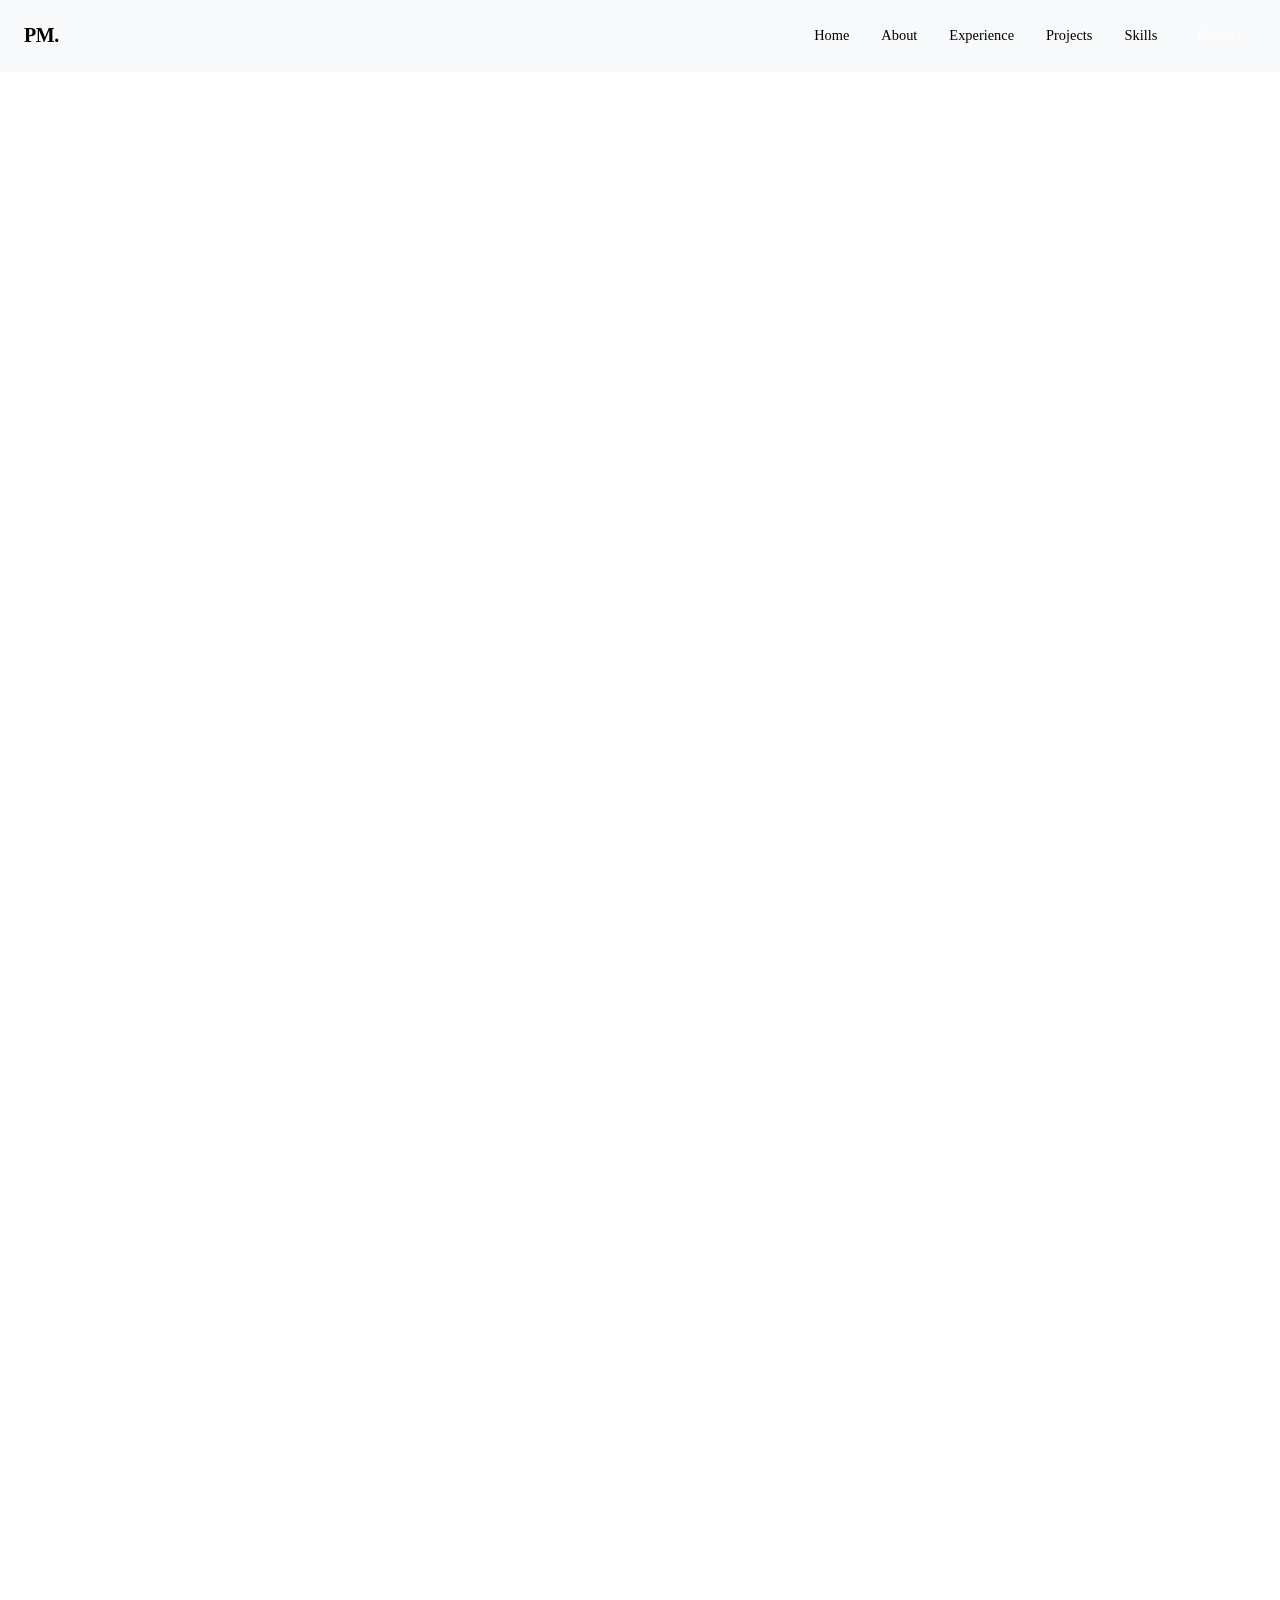
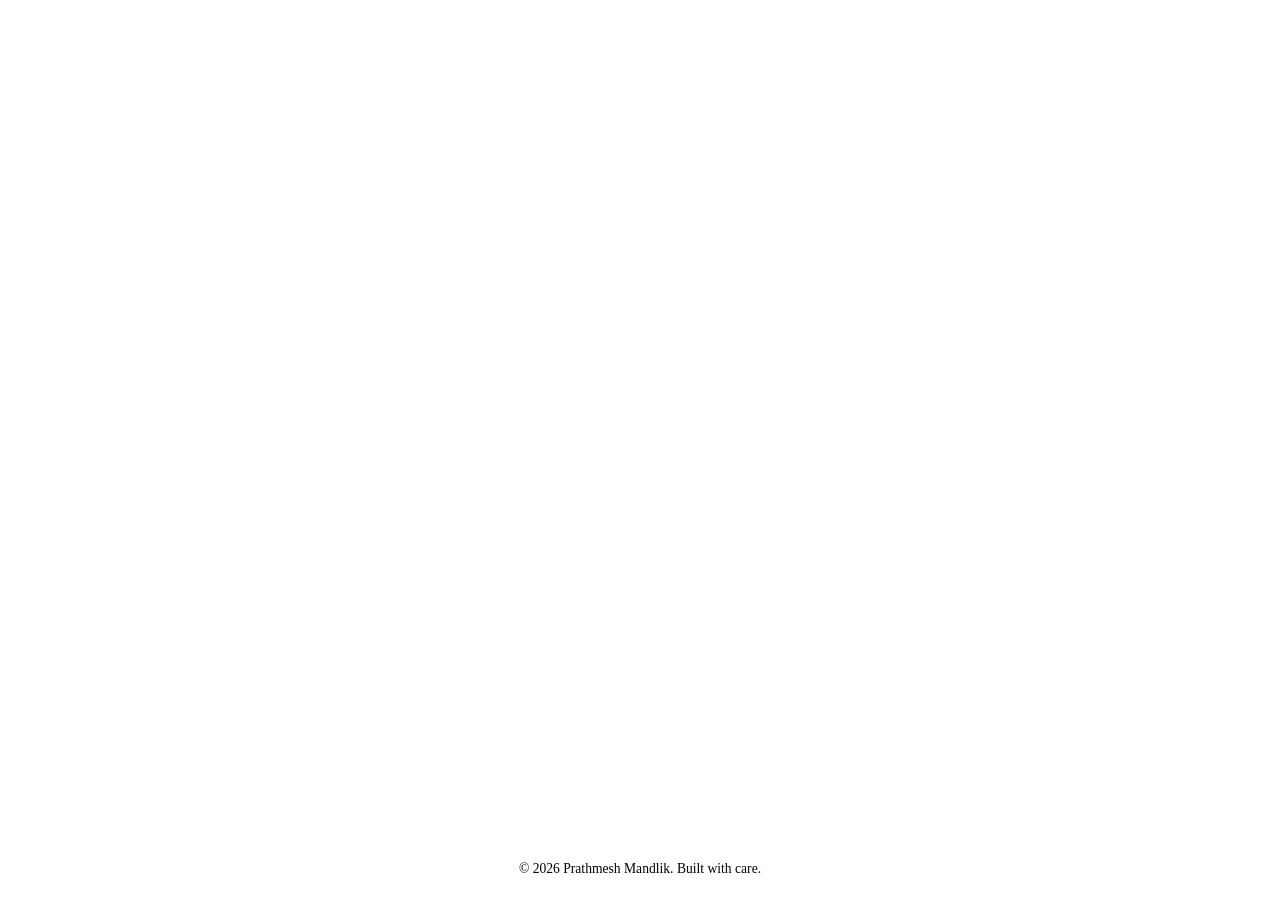
==== index.html @ 60170588 "Rename prath.html to index.html" ====
<!DOCTYPE html>
<html lang="en">
<head>
  <meta charset="UTF-8">
  <meta name="viewport" content="width=device-width, initial-scale=1.0">
  <title>Prathmesh Mandlik — Data Analyst</title>
  <link rel="preconnect" href="https://fonts.googleapis.com">
  <link rel="preconnect" href="https://fonts.gstatic.com" crossorigin>
  <link href="https://fonts.googleapis.com/css2?family=DM+Sans:ital,opsz,wght@0,9..40,400;0,9..40,500;0,9..40,600;0,9..40,700;1,9..40,400&family=JetBrains+Mono:wght@400;500;600&display=swap" rel="stylesheet">
  <link rel="stylesheet" href="prath.css">
</head>
<body>
  <!-- Scroll progress bar -->
  <div class="scroll-progress" id="scrollProgress"></div>

  <header class="header" id="header">
    <div class="header-inner">
      <a href="#home" class="logo">PM<span>.</span></a>
      <button class="menu-btn" id="menuBtn" aria-label="Menu" aria-expanded="false">
        <span></span><span></span>
      </button>
      <nav class="nav" id="nav">
        <a href="#home" data-section="home">Home</a>
        <a href="#about" data-section="about">About</a>
        <a href="#experience" data-section="experience">Experience</a>
        <a href="#projects" data-section="projects">Projects</a>
        <a href="#skills" data-section="skills">Skills</a>
        <a href="#contact" data-section="contact" class="nav-cta">Contact</a>
      </nav>
    </div>
  </header>

  <!-- HERO -->
  <section id="home" class="hero">
    <div class="hero-content">
      <p class="eyebrow reveal">Data Analyst · Pune</p>
      <h1 class="reveal">Prathmesh<br>Mandlik</h1>
      <p class="hero-lead reveal">
        Electronics &amp; Telecommunication graduate turning complex datasets into clear decisions.
        2+ years analyzing high-stakes performance data — now focused on SQL, Power BI, and business intelligence.
      </p>
      <div class="hero-btns reveal">
        <a href="#projects" class="btn primary">View Projects</a>
        <a href="#contact" class="btn ghost">Get in Touch</a>
      </div>
      <div class="hero-meta reveal">
        <div>
          <span class="meta-label">Location</span>
          <span class="meta-value">Pune, Maharashtra</span>
        </div>
        <div>
          <span class="meta-label">Status</span>
          <span class="meta-value status-dot">Open to opportunities</span>
        </div>
        <div>
          <span class="meta-label">Focus</span>
          <span class="meta-value">Data Analysis · BI</span>
        </div>
      </div>
    </div>
    <div class="hero-visual" aria-hidden="true">
      <div class="stat-card reveal" data-delay="0">
        <span class="stat-num" data-target="2" data-suffix="+">0</span>
        <span class="stat-label">Years Experience</span>
      </div>
      <div class="stat-card reveal" data-delay="100">
        <span class="stat-num" data-target="8.63" data-decimals="2">0</span>
        <span class="stat-label">CGPA (B.E.)</span>
      </div>
      <div class="stat-card accent reveal" data-delay="200">
        <span class="stat-num" data-target="100" data-suffix="%">0</span>
        <span class="stat-label">Precision Focus</span>
      </div>
    </div>
  </section>

  <!-- ABOUT -->
  <section id="about" class="section">
    <div class="section-head">
      <p class="eyebrow reveal">About</p>
      <h2 class="reveal">From signals to insights</h2>
    </div>
    <div class="about-grid">
      <div class="about-text reveal">
        <p>
          I started in Electronics &amp; Telecommunication Engineering, learning to chase signals until the root cause was clear.
          That same curiosity now drives my work with data — cleaning messy datasets, modeling relationships, and turning numbers into decisions that matter.
        </p>
        <p>
          Currently an Analyst at HUDL India, I handle large performance datasets and media assets under tight deadlines.
          I'm actively building depth in Power BI, advanced SQL, and statistical analysis to move fully into data analytics roles.
        </p>
      </div>
      <div class="about-cards">
        <div class="info-card reveal">
          <h3>Education</h3>
          <ul>
            <li>
              <strong>B.E. Electronics &amp; Telecommunication</strong>
              <span>SVCET, Pune · 2022 · CGPA 8.63</span>
            </li>
            <li>
              <strong>Diploma in E&amp;TC</strong>
              <span>AVPOLY, Sangamner · 2019 · 64%</span>
            </li>
          </ul>
        </div>
        <div class="info-card reveal">
          <h3>Soft Strengths</h3>
          <ul class="tags">
            <li>Critical Thinking</li>
            <li>Root Cause Analysis</li>
            <li>Cross-team Collaboration</li>
            <li>Adaptability &amp; Upskilling</li>
          </ul>
        </div>
      </div>
    </div>
  </section>

  <!-- EXPERIENCE -->
  <section id="experience" class="section muted">
    <div class="section-head">
      <p class="eyebrow reveal">Experience</p>
      <h2 class="reveal">Where I've applied the skills</h2>
    </div>
    <article class="exp-card reveal">
      <div class="exp-header">
        <div>
          <h3>Analyst</h3>
          <p class="company">HUDL India Pvt Ltd · Pune</p>
        </div>
        <span class="exp-date">Jun 2023 – Present</span>
      </div>
      <ul class="exp-points">
        <li>
          <strong>Data Interpretation &amp; Analysis</strong> —
          Managed and analyzed large, complex performance datasets and high-definition media assets, maintaining 100% technical precision.
        </li>
        <li>
          <strong>Performance Optimization</strong> —
          Identified business trends and workflow patterns through targeted data modeling to drive team strategy and process improvements.
        </li>
        <li>
          <strong>Technical Reporting</strong> —
          Built detailed visual reports and documentation that translated complex data points for executive stakeholders.
        </li>
        <li>
          <strong>Quality Assurance</strong> —
          Oversaw data pipelines and extensive datasets to ensure zero-error product delivery under strict deadlines.
        </li>
      </ul>
    </article>
  </section>

  <!-- PROJECTS -->
  <section id="projects" class="section">
    <div class="section-head">
      <p class="eyebrow reveal">Projects</p>
      <h2 class="reveal">Selected work</h2>
    </div>
    <div class="project-grid">
      <article class="project reveal">
        <div class="project-top">
          <span class="project-tag">Power BI · SQL · Excel</span>
          <span class="project-type">Academic / Practical</span>
        </div>
        <h3>Sales &amp; Performance Business Dashboard</h3>
        <p>
          End-to-end interactive dashboard that turns raw transactional data into clear monthly sales views,
          dynamic performance metrics, and operational patterns for faster decision-making.
        </p>
        <ul>
          <li>Extracted, cleaned, and structured datasets with complex SQL (JOINs, GROUP BY)</li>
          <li>Built interactive Power BI visuals for sales trends and KPIs</li>
          <li>Delivered simplified visual reports from complex statistical data</li>
        </ul>
      </article>
      <article class="project placeholder reveal">
        <div class="project-top">
          <span class="project-tag">Coming next</span>
        </div>
        <h3>More data projects in progress</h3>
        <p>
          Currently expanding the portfolio with additional Power BI case studies and SQL-focused analyses.
          Check back soon or reach out if you'd like to discuss ongoing work.
        </p>
      </article>
    </div>
  </section>

  <!-- SKILLS -->
  <section id="skills" class="section muted">
    <div class="section-head">
      <p class="eyebrow reveal">Toolkit</p>
      <h2 class="reveal">What I work with</h2>
    </div>
    <div class="skills-wrap">
      <div class="skill-group reveal">
        <h3>Data Visualization</h3>
        <div class="chips">
          <span>Power BI</span>
          <span>Microsoft Excel</span>
          <span>Pivot Tables</span>
          <span>VLOOKUP</span>
          <span>Advanced Formulas</span>
          <span>Technical Reporting</span>
        </div>
      </div>
      <div class="skill-group reveal">
        <h3>Database &amp; Analysis</h3>
        <div class="chips">
          <span>SQL (Querying, Joins, Group By)</span>
          <span>Data Modeling</span>
          <span>Root Cause Analysis</span>
          <span>Statistical Analysis</span>
          <span>Data Interpretation</span>
        </div>
      </div>
      <div class="skill-group reveal">
        <h3>Tools &amp; Platforms</h3>
        <div class="chips">
          <span>ServiceNow</span>
          <span>Jira</span>
          <span>Active Directory</span>
          <span>Windows / macOS / Linux</span>
        </div>
      </div>
      <div class="skill-group reveal">
        <h3>Hardware &amp; Networking</h3>
        <div class="chips">
          <span>Desktop/Laptop Troubleshooting</span>
          <span>TCP/IP</span>
          <span>DNS · DHCP</span>
          <span>VPN Configuration</span>
        </div>
      </div>
    </div>
  </section>

  <!-- CONTACT -->
  <section id="contact" class="section contact-section">
    <div class="section-head">
      <p class="eyebrow reveal">Contact</p>
      <h2 class="reveal">Let's connect</h2>
      <p class="section-desc reveal">Open to data analyst roles, freelance projects, or a quick chat about BI and analytics.</p>
    </div>
    <div class="contact-grid">
      <div class="contact-info reveal">
        <a href="mailto:prathmandlik@gmail.com" class="contact-item">
          <span class="ci-label">Email</span>
          <span class="ci-value">prathmandlik@gmail.com</span>
        </a>
        <a href="tel:+919730652007" class="contact-item">
          <span class="ci-label">Phone</span>
          <span class="ci-value">+91 9730652007</span>
        </a>
        <a href="https://linkedin.com/in/prathmesh-mandlik" target="_blank" rel="noopener" class="contact-item">
          <span class="ci-label">LinkedIn</span>
          <span class="ci-value">linkedin.com/in/prathmesh-mandlik</span>
        </a>
        <div class="contact-item">
          <span class="ci-label">Location</span>
          <span class="ci-value">Pune, Maharashtra</span>
        </div>
      </div>
      <form class="contact-form reveal" id="contactForm" novalidate>
        <div class="field">
          <label for="name">Name</label>
          <input type="text" id="name" name="name" placeholder="Your name" required>
          <span class="error" data-for="name"></span>
        </div>
        <div class="field">
          <label for="email">Email</label>
          <input type="email" id="email" name="email" placeholder="you@example.com" required>
          <span class="error" data-for="email"></span>
        </div>
        <div class="field">
          <label for="message">Message</label>
          <textarea id="message" name="message" rows="4" placeholder="What would you like to talk about?" required></textarea>
          <span class="error" data-for="message"></span>
        </div>
        <button type="submit" class="btn primary full">Send Message</button>
        <p class="form-status" id="formStatus"></p>
      </form>
    </div>
  </section>

  <footer class="footer">
    <p>© 2026 Prathmesh Mandlik. Built with care.</p>
  </footer>

  <button class="to-top" id="toTop" aria-label="Back to top">↑</button>

  <script src="script.js"></script>
</body>
</html>
---- prath.css ----
: root {
  --bg: #f7f8fa;
  --bg-card: #ffffff;
  --bg-muted: #eef1f6;
  --ink: #0f172a;
  --ink-soft: #334155;
  --muted: #64748b;
  --border: #e2e8f0;
  --accent: #0d9488;
  --accent-dark: #0f766e;
  --accent-soft: rgba(13, 148, 136, 0.1);
  --accent-glow: rgba(13, 148, 136, 0.18);
  --radius: 12px;
  --radius-sm: 8px;
  --shadow: 0 4px 24px rgba(15, 23, 42, 0.06);
  --shadow-hover: 0 12px 32px rgba(15, 23, 42, 0.1);
  --font: 'DM Sans', system-ui, sans-serif;
  --mono: 'JetBrains Mono', ui-monospace, monospace;
  --max: 1080px;
}

*, *::before, *::after { box-sizing: border-box; margin: 0; padding: 0; }

html { scroll-behavior: smooth; }
@media (prefers-reduced-motion: reduce) {
  html { scroll-behavior: auto; }
  .reveal { opacity: 1 !important; transform: none !important; transition: none !important; }
  * { animation: none !important; }
}

body {
  font-family: var(--font);
  background: var(--bg);
  color: var(--ink);
  line-height: 1.65;
  -webkit-font-smoothing: antialiased;
}

a { color: inherit; text-decoration: none; }
img { max-width: 100%; display: block; }
ul { list-style: none; }

/* ---------- Scroll Progress Bar ---------- */
.scroll-progress {
  position: fixed;
  top: 0;
  left: 0;
  height: 3px;
  width: 0%;
  background: linear-gradient(90deg, var(--accent), #2dd4bf);
  z-index: 200;
  transition: width 0.1s linear;
}

/* ---------- Header ---------- */
.header {
  position: sticky;
  top: 0;
  z-index: 100;
  background: rgba(247, 248, 250, 0.85);
  backdrop-filter: blur(12px);
  border-bottom: 1px solid var(--border);
  transition: box-shadow 0.3s;
}
.header.scrolled {
  box-shadow: 0 4px 20px rgba(15, 23, 42, 0.06);
}

.header-inner {
  max-width: var(--max);
  margin: 0 auto;
  padding: 16px 24px;
  display: flex;
  align-items: center;
  justify-content: space-between;
}

.logo {
  font-family: var(--mono);
  font-weight: 600;
  font-size: 1.25rem;
  letter-spacing: -0.02em;
  transition: transform 0.2s;
}
.logo:hover { transform: scale(1.05); }
.logo span { color: var(--accent); }

.nav {
  display: flex;
  align-items: center;
  gap: 4px;
}

.nav a {
  font-size: 0.9rem;
  font-weight: 500;
  color: var(--muted);
  padding: 8px 14px;
  border-radius: 999px;
  transition: color 0.2s, background 0.2s, transform 0.15s;
}
.nav a:hover {
  color: var(--ink);
  background: var(--bg-muted);
}
.nav a.active {
  color: var(--accent);
  background: var(--accent-soft);
}
.nav a.nav-cta {
  background: var(--accent);
  color: #fff;
  margin-left: 8px;
}
.nav a.nav-cta:hover,
.nav a.nav-cta.active {
  background: var(--accent-dark);
  color: #fff;
}

.menu-btn {
  display: none;
  flex-direction: column;
  gap: 6px;
  background: none;
  border: 1px solid var(--border);
  border-radius: var(--radius-sm);
  padding: 10px;
  cursor: pointer;
}
.menu-btn span {
  width: 20px;
  height: 2px;
  background: var(--ink);
  display: block;
  transition: transform 0.25s, opacity 0.25s;
}
.menu-btn[aria-expanded="true"] span:first-child {
  transform: translateY(4px) rotate(45deg);
}
.menu-btn[aria-expanded="true"] span:last-child {
  transform: translateY(-4px) rotate(-45deg);
}

/* ---------- Reveal Animation ---------- */
.reveal {
  opacity: 0;
  transform: translateY(28px);
  transition: opacity 0.65s ease, transform 0.65s ease;
}
.reveal.in-view {
  opacity: 1;
  transform: translateY(0);
}

/* ---------- Hero ---------- */
.hero {
  max-width: var(--max);
  margin: 0 auto;
  padding: 80px 24px 100px;
  display: grid;
  grid-template-columns: 1.3fr 0.9fr;
  gap: 48px;
  align-items: center;
}

.eyebrow {
  font-family: var(--mono);
  font-size: 0.8rem;
  font-weight: 500;
  color: var(--accent);
  letter-spacing: 0.04em;
  text-transform: uppercase;
  margin-bottom: 12px;
}

.hero h1 {
  font-size: clamp(2.6rem, 6vw, 3.8rem);
  font-weight: 700;
  line-height: 1.1;
  letter-spacing: -0.03em;
  margin-bottom: 20px;
}

.hero-lead {
  font-size: 1.1rem;
  color: var(--ink-soft);
  max-width: 48ch;
  margin-bottom: 28px;
}

.hero-btns {
  display: flex;
  flex-wrap: wrap;
  gap: 12px;
  margin-bottom: 40px;
}

.btn {
  display: inline-flex;
  align-items: center;
  justify-content: center;
  font-family: var(--font);
  font-size: 0.95rem;
  font-weight: 600;
  padding: 12px 24px;
  border-radius: 999px;
  border: 2px solid transparent;
  cursor: pointer;
  transition: background 0.2s, color 0.2s, border-color 0.2s, transform 0.2s, box-shadow 0.2s;
}
.btn:active { transform: translateY(1px); }
.btn.primary {
  background: var(--accent);
  color: #fff;
}
.btn.primary:hover {
  background: var(--accent-dark);
  transform: translateY(-2px);
  box-shadow: 0 8px 20px rgba(13, 148, 136, 0.3);
}
.btn.ghost {
  background: transparent;
  border-color: var(--border);
  color: var(--ink);
}
.btn.ghost:hover {
  border-color: var(--accent);
  color: var(--accent);
  transform: translateY(-2px);
}
.btn.full { width: 100%; }

.hero-meta {
  display: flex;
  flex-wrap: wrap;
  gap: 28px;
  padding-top: 24px;
  border-top: 1px solid var(--border);
}
.meta-label {
  display: block;
  font-size: 0.75rem;
  font-family: var(--mono);
  color: var(--muted);
  margin-bottom: 2px;
}
.meta-value {
  font-weight: 600;
  font-size: 0.95rem;
}
.status-dot::before {
  content: '';
  display: inline-block;
  width: 8px;
  height: 8px;
  background: #22c55e;
  border-radius: 50%;
  margin-right: 6px;
  vertical-align: middle;
  animation: pulse 2s ease-in-out infinite;
}
@keyframes pulse {
  0%, 100% { opacity: 1; transform: scale(1); }
  50% { opacity: 0.6; transform: scale(0.85); }
}

.hero-visual {
  display: flex;
  flex-direction: column;
  gap: 16px;
}

.stat-card {
  background: var(--bg-card);
  border: 1px solid var(--border);
  border-radius: var(--radius);
  padding: 22px 24px;
  box-shadow: var(--shadow);
  transition: transform 0.3s, box-shadow 0.3s;
  cursor: default;
}
.stat-card:hover {
  transform: translateY(-5px) scale(1.02);
  box-shadow: var(--shadow-hover);
}
.stat-card.accent {
  background: var(--accent);
  border-color: var(--accent);
  color: #fff;
}
.stat-num {
  display: block;
  font-family: var(--mono);
  font-size: 1.8rem;
  font-weight: 600;
  letter-spacing: -0.02em;
}
.stat-label {
  font-size: 0.85rem;
  opacity: 0.85;
}

/* ---------- Sections ---------- */
.section {
  max-width: var(--max);
  margin: 0 auto;
  padding: 80px 24px;
}
.section.muted {
  background: var(--bg-muted);
  max-width: 100%;
}
.section.muted > * {
  max-width: var(--max);
  margin-left: auto;
  margin-right: auto;
}

.section-head {
  margin-bottom: 40px;
}
.section-head h2 {
  font-size: clamp(1.7rem, 3.5vw, 2.2rem);
  font-weight: 700;
  letter-spacing: -0.02em;
  margin-top: 6px;
}
.section-desc {
  color: var(--muted);
  margin-top: 10px;
  max-width: 50ch;
}

/* ---------- About ---------- */
.about-grid {
  display: grid;
  grid-template-columns: 1.2fr 1fr;
  gap: 40px;
  align-items: start;
}
.about-text p {
  color: var(--ink-soft);
  margin-bottom: 16px;
}
.about-cards {
  display: flex;
  flex-direction: column;
  gap: 16px;
}
.info-card {
  background: var(--bg-card);
  border: 1px solid var(--border);
  border-radius: var(--radius);
  padding: 22px;
  box-shadow: var(--shadow);
  transition: transform 0.3s, box-shadow 0.3s;
}
.info-card:hover {
  transform: translateY(-4px);
  box-shadow: var(--shadow-hover);
}
.info-card h3 {
  font-size: 0.95rem;
  font-weight: 600;
  margin-bottom: 14px;
  color: var(--accent);
}
.info-card ul li { margin-bottom: 12px; }
.info-card ul li:last-child { margin-bottom: 0; }
.info-card strong { display: block; font-size: 0.95rem; }
.info-card span { font-size: 0.85rem; color: var(--muted); }
.tags { display: flex; flex-wrap: wrap; gap: 8px; }
.tags li {
  font-size: 0.82rem;
  font-weight: 500;
  background: var(--accent-soft);
  color: var(--accent-dark);
  padding: 6px 12px;
  border-radius: 999px;
  margin-bottom: 0 !important;
  transition: transform 0.2s, background 0.2s;
}
.tags li:hover {
  transform: scale(1.05);
  background: rgba(13, 148, 136, 0.18);
}

/* ---------- Experience ---------- */
.exp-card {
  background: var(--bg-card);
  border: 1px solid var(--border);
  border-radius: var(--radius);
  padding: 32px;
  box-shadow: var(--shadow);
  transition: transform 0.3s, box-shadow 0.3s;
}
.exp-card:hover {
  transform: translateY(-3px);
  box-shadow: var(--shadow-hover);
}
.exp-header {
  display: flex;
  justify-content: space-between;
  align-items: flex-start;
  gap: 16px;
  margin-bottom: 20px;
  flex-wrap: wrap;
}
.exp-header h3 { font-size: 1.25rem; font-weight: 700; }
.company { color: var(--muted); font-size: 0.95rem; margin-top: 2px; }
.exp-date {
  font-family: var(--mono);
  font-size: 0.85rem;
  color: var(--accent);
  font-weight: 500;
  white-space: nowrap;
}
.exp-points li {
  position: relative;
  padding-left: 18px;
  margin-bottom: 14px;
  color: var(--ink-soft);
  transition: transform 0.2s;
}
.exp-points li:hover { transform: translateX(4px); }
.exp-points li::before {
  content: '';
  position: absolute;
  left: 0;
  top: 10px;
  width: 6px;
  height: 6px;
  border-radius: 50%;
  background: var(--accent);
}
.exp-points strong { color: var(--ink); }

/* ---------- Projects ---------- */
.project-grid {
  display: grid;
  grid-template-columns: 1fr 1fr;
  gap: 24px;
}
.project {
  background: var(--bg-card);
  border: 1px solid var(--border);
  border-radius: var(--radius);
  padding: 28px;
  box-shadow: var(--shadow);
  transition: transform 0.3s, box-shadow 0.3s, border-color 0.3s;
}
.project:hover {
  transform: translateY(-6px);
  box-shadow: var(--shadow-hover);
  border-color: var(--accent);
}
.project.placeholder {
  border-style: dashed;
  background: transparent;
  box-shadow: none;
}
.project.placeholder:hover {
  transform: none;
  box-shadow: none;
  border-color: var(--border);
}
.project-top {
  display: flex;
  justify-content: space-between;
  align-items: center;
  margin-bottom: 14px;
  gap: 12px;
  flex-wrap: wrap;
}
.project-tag {
  font-family: var(--mono);
  font-size: 0.75rem;
  font-weight: 500;
  color: var(--accent);
  background: var(--accent-soft);
  padding: 4px 10px;
  border-radius: 999px;
}
.project-type { font-size: 0.8rem; color: var(--muted); }
.project h3 { font-size: 1.15rem; font-weight: 700; margin-bottom: 10px; }
.project p { color: var(--ink-soft); margin-bottom: 14px; font-size: 0.95rem; }
.project ul li {
  font-size: 0.9rem;
  color: var(--muted);
  padding-left: 14px;
  position: relative;
  margin-bottom: 6px;
}
.project ul li::before {
  content: '–';
  position: absolute;
  left: 0;
  color: var(--accent);
}

/* ---------- Skills ---------- */
.skills-wrap {
  display: grid;
  grid-template-columns: 1fr 1fr;
  gap: 28px;
}
.skill-group h3 {
  font-size: 0.9rem;
  font-weight: 600;
  color: var(--muted);
  margin-bottom: 12px;
  text-transform: uppercase;
  letter-spacing: 0.04em;
}
.chips {
  display: flex;
  flex-wrap: wrap;
  gap: 8px;
}
.chips span {
  font-size: 0.88rem;
  font-weight: 500;
  background: var(--bg-card);
  border: 1px solid var(--border);
  padding: 8px 14px;
  border-radius: 999px;
  transition: border-color 0.2s, color 0.2s, background 0.2s, transform 0.2s;
  cursor: default;
}
.chips span:hover {
  border-color: var(--accent);
  color: var(--accent);
  background: var(--accent-soft);
  transform: translateY(-3px) scale(1.04);
}

/* ---------- Contact ---------- */
.contact-section { padding-bottom: 100px; }
.contact-grid {
  display: grid;
  grid-template-columns: 1fr 1.2fr;
  gap: 48px;
  align-items: start;
}
.contact-info { display: flex; flex-direction: column; gap: 4px; }
.contact-item {
  display: block;
  padding: 16px 0;
  border-bottom: 1px solid var(--border);
  transition: transform 0.2s, color 0.2s;
}
.contact-item:hover { transform: translateX(6px); }
.contact-item:hover .ci-value { color: var(--accent); }
.ci-label {
  display: block;
  font-size: 0.75rem;
  font-family: var(--mono);
  color: var(--muted);
  margin-bottom: 2px;
}
.ci-value {
  font-weight: 600;
  font-size: 1rem;
  transition: color 0.2s;
}

.contact-form {
  background: var(--bg-card);
  border: 1px solid var(--border);
  border-radius: var(--radius);
  padding: 28px;
  box-shadow: var(--shadow);
  display: flex;
  flex-direction: column;
  gap: 18px;
  transition: box-shadow 0.3s;
}
.contact-form:focus-within {
  box-shadow: 0 8px 32px rgba(13, 148, 136, 0.12);
}
.field { display: flex; flex-direction: column; gap: 6px; }
.field label {
  font-size: 0.85rem;
  font-weight: 500;
  color: var(--muted);
}
.field input,
.field textarea {
  font-family: var(--font);
  font-size: 0.95rem;
  padding: 12px 14px;
  border: 1px solid var(--border);
  border-radius: var(--radius-sm);
  background: var(--bg);
  color: var(--ink);
  transition: border-color 0.2s, box-shadow 0.2s;
}
.field input:focus,
.field textarea:focus {
  outline: none;
  border-color: var(--accent);
  box-shadow: 0 0 0 3px var(--accent-glow);
}
.field.invalid input,
.field.invalid textarea { border-color: #ef4444; }
.error {
  font-size: 0.8rem;
  color: #ef4444;
  min-height: 1.1em;
}
.form-status {
  font-size: 0.9rem;
  font-weight: 500;
  text-align: center;
  min-height: 1.4em;
}

/* ---------- Footer ---------- */
.footer {
  text-align: center;
  padding: 32px 24px;
  border-top: 1px solid var(--border);
  color: var(--muted);
  font-size: 0.85rem;
}

/* ---------- Back to top ---------- */
.to-top {
  position: fixed;
  right: 24px;
  bottom: 24px;
  width: 44px;
  height: 44px;
  border-radius: 50%;
  background: var(--accent);
  color: #fff;
  border: none;
  font-size: 1.2rem;
  cursor: pointer;
  opacity: 0;
  visibility: hidden;
  transform: translateY(12px);
  transition: opacity 0.25s, transform 0.25s, visibility 0.25s, background 0.2s;
  z-index: 50;
}
.to-top.visible {
  opacity: 1;
  visibility: visible;
  transform: translateY(0);
}
.to-top:hover {
  background: var(--accent-dark);
  transform: translateY(-3px);
}

/* ---------- Responsive ---------- */
@media (max-width: 900px) {
  .hero {
    grid-template-columns: 1fr;
    padding-top: 48px;
  }
  .hero-visual {
    flex-direction: row;
    flex-wrap: wrap;
  }
  .stat-card { flex: 1 1 140px; }
  .about-grid,
  .project-grid,
  .skills-wrap,
  .contact-grid {
    grid-template-columns: 1fr;
  }
}

@media (max-width: 720px) {
  .menu-btn { display: flex; }
  .nav {
    position: absolute;
    top: 100%;
    left: 0;
    right: 0;
    flex-direction: column;
    background: var(--bg);
    border-bottom: 1px solid var(--border);
    padding: 12px 16px 20px;
    gap: 4px;
    max-height: 0;
    overflow: hidden;
    opacity: 0;
    transition: max-height 0.3s ease, opacity 0.25s;
  }
  .nav.open {
    max-height: 360px;
    opacity: 1;
  }
  .nav a {
    padding: 12px 16px;
    border-radius: var(--radius-sm);
  }
  .nav a.nav-cta { margin-left: 0; text-align: center; }
  .hero-meta { gap: 20px; }
  .exp-card { padding: 22px; }
}
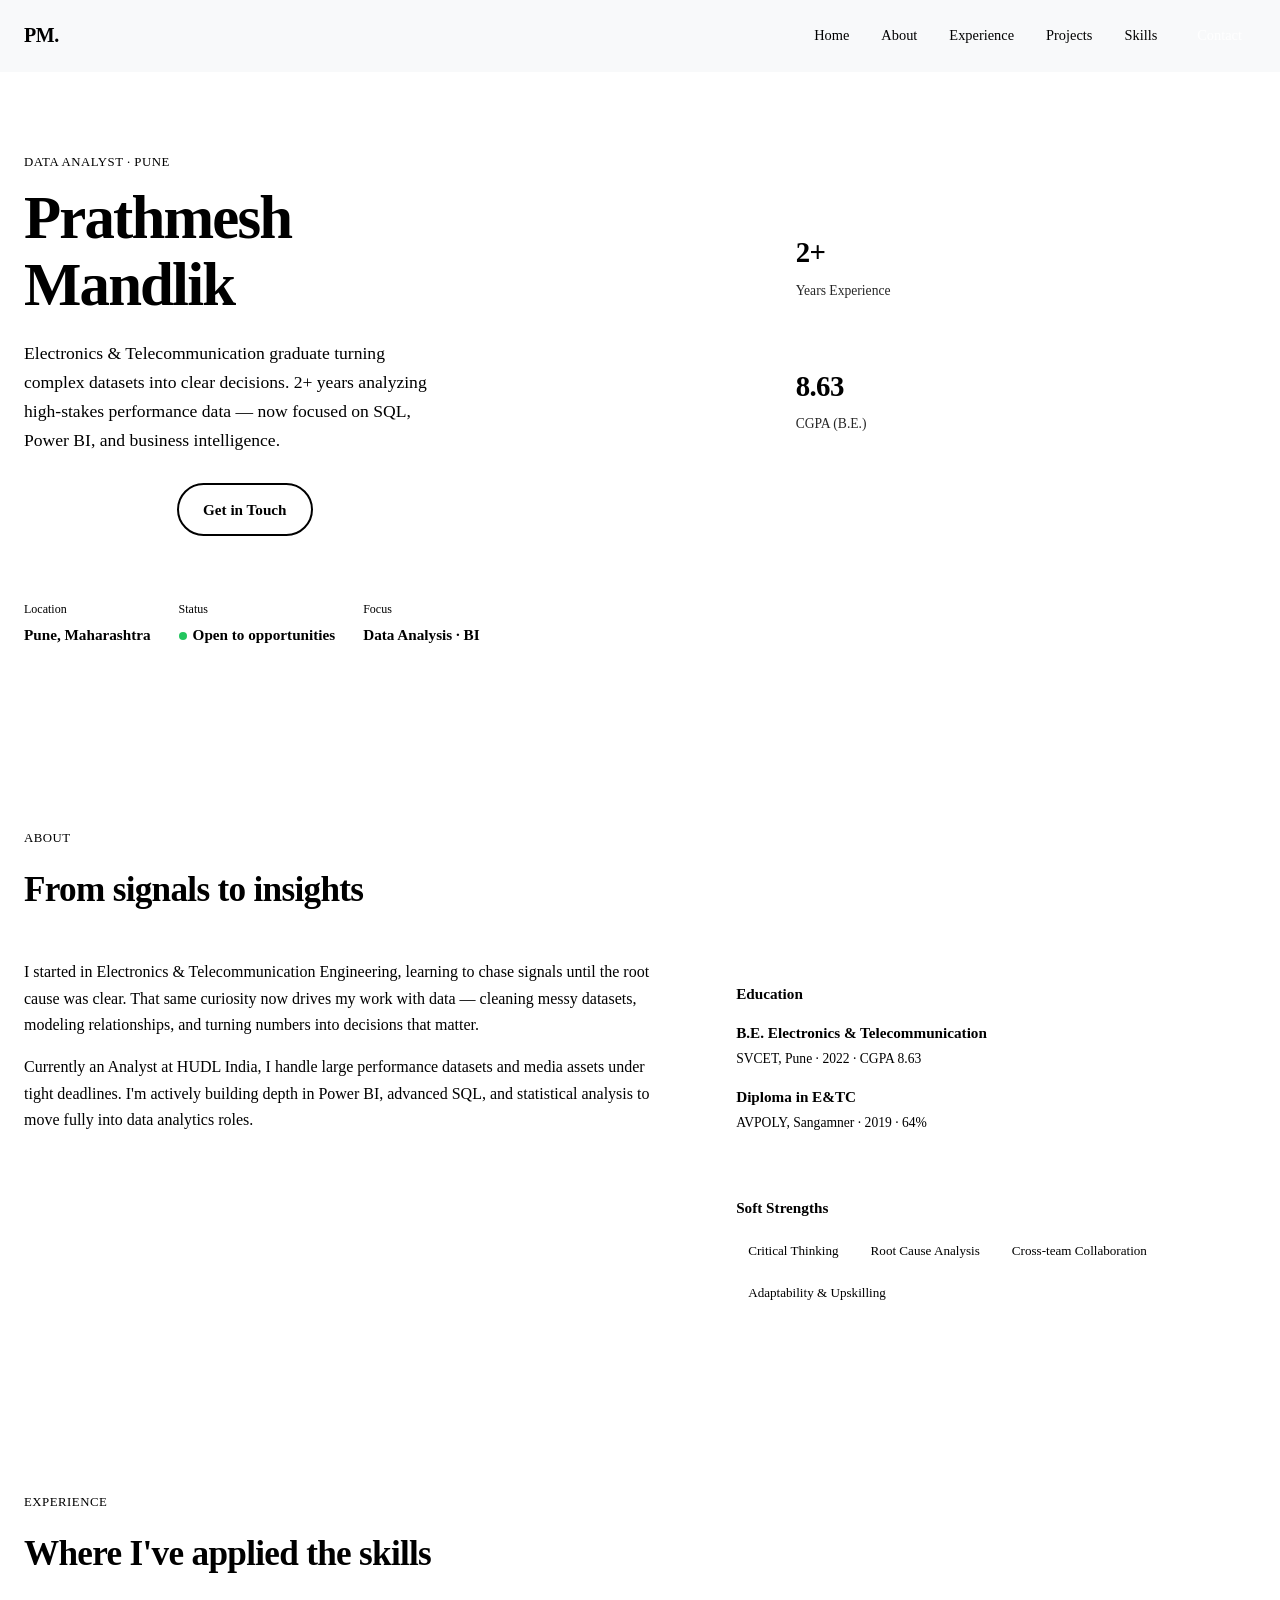
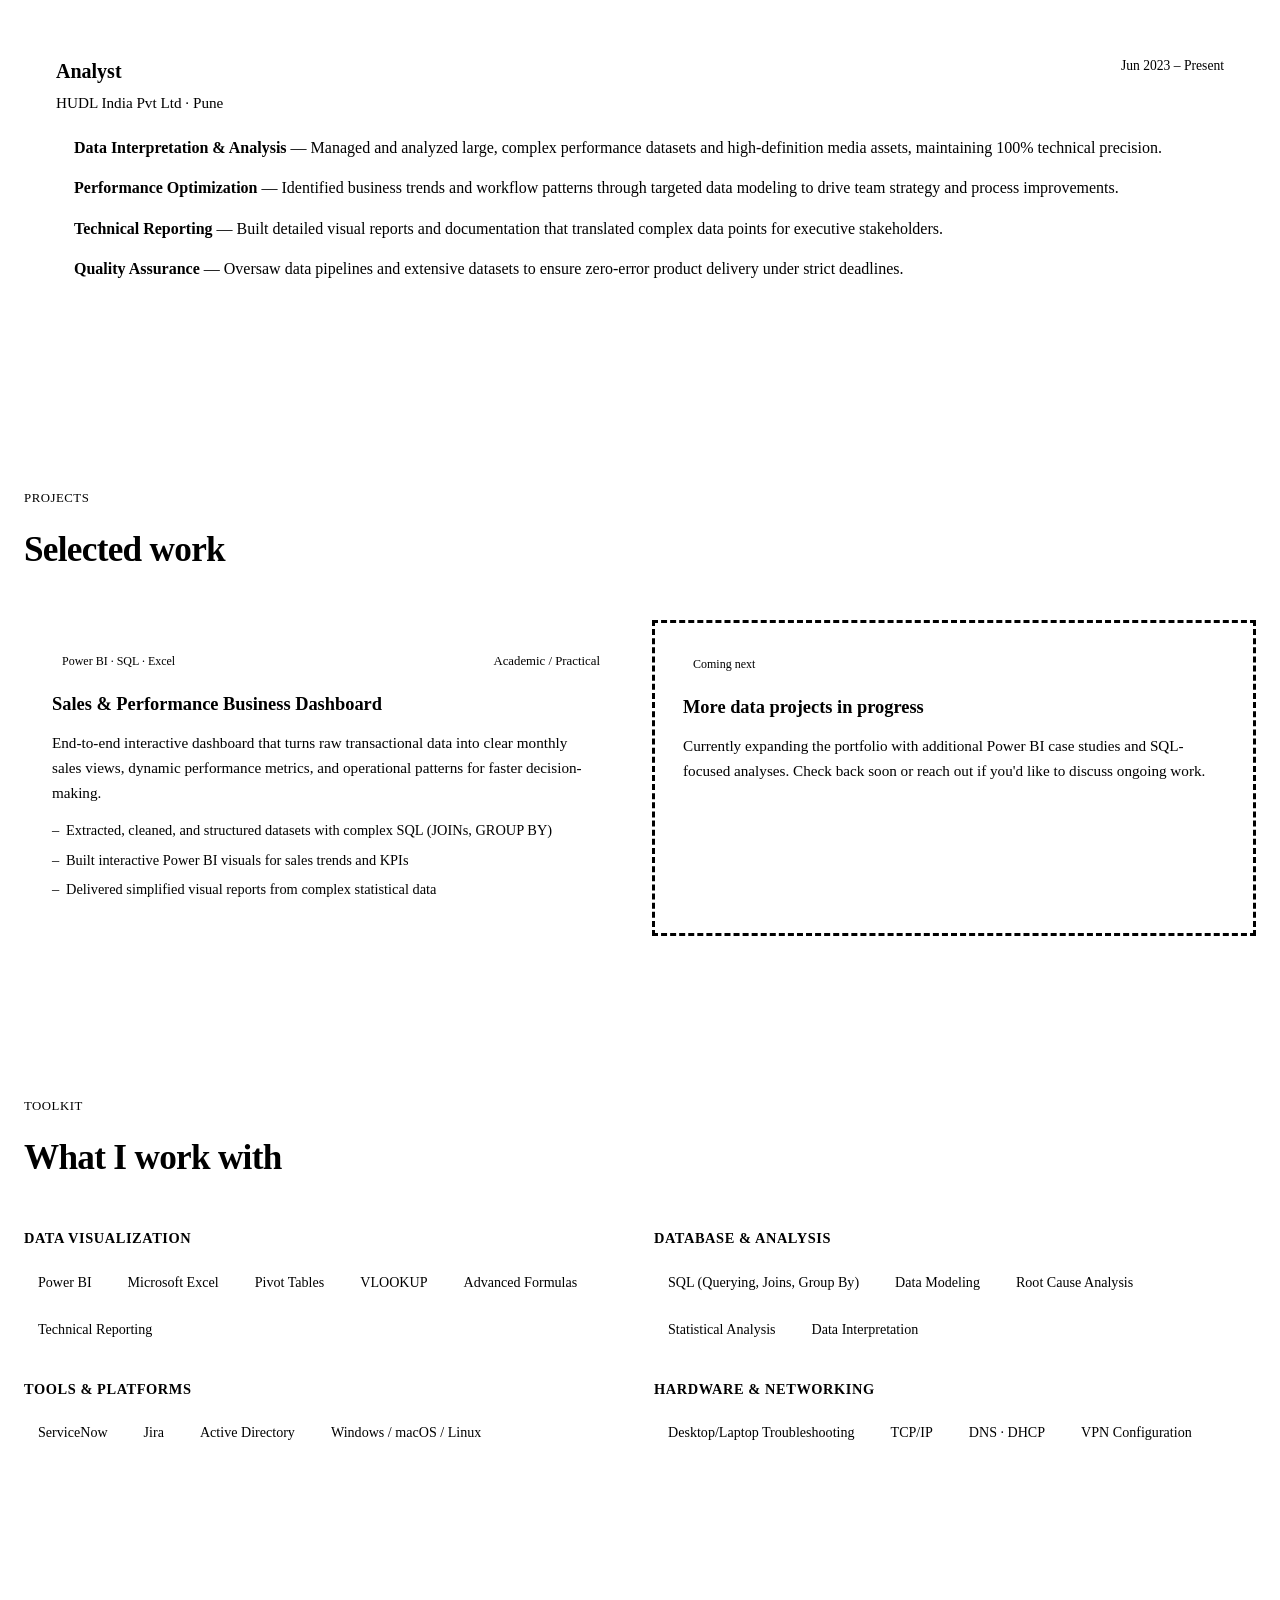
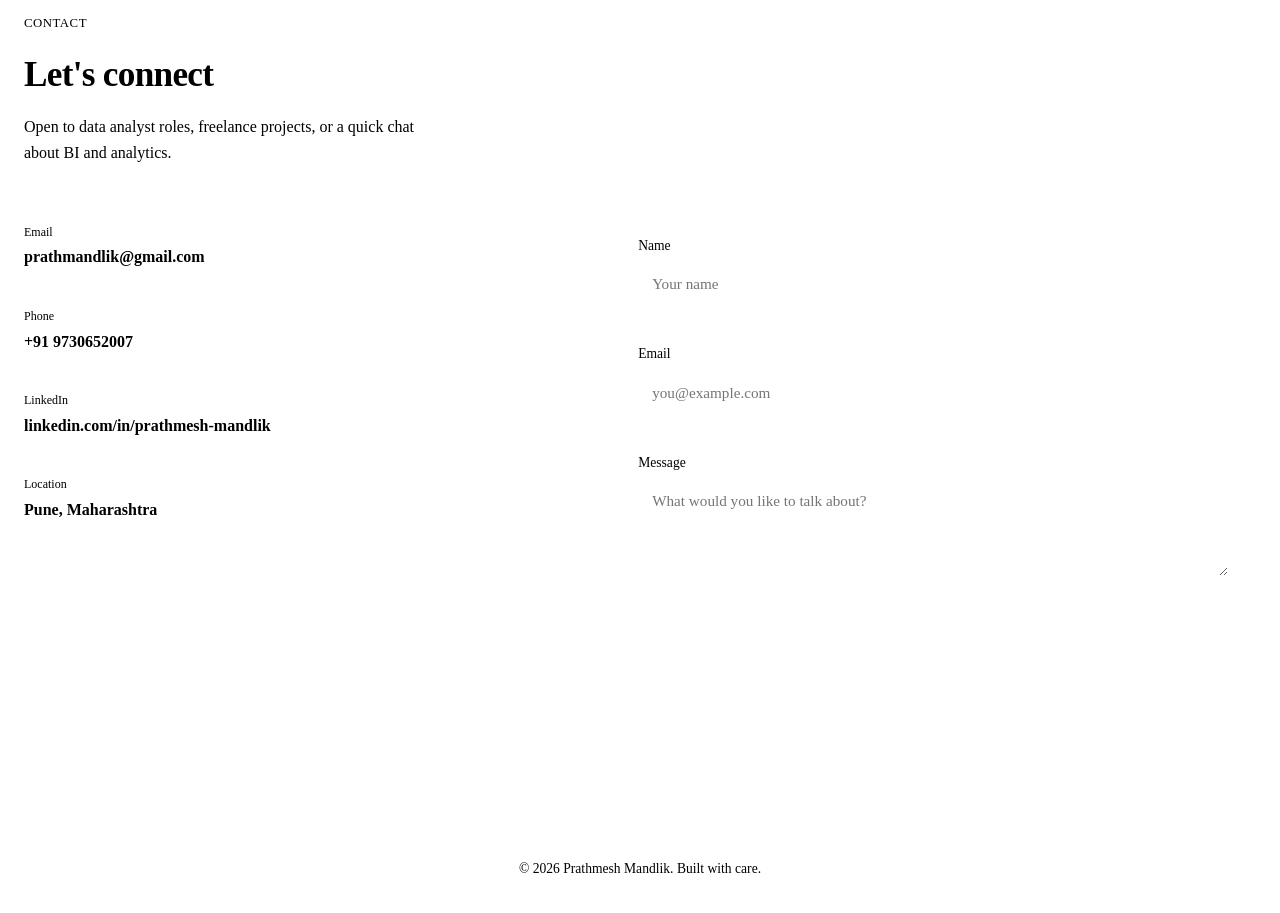
==== commit b1e6d997: "Update index.html" ====
--- a/index.html
+++ b/index.html
@@ -292,6 +292,6 @@
 
   <button class="to-top" id="toTop" aria-label="Back to top">↑</button>
 
-  <script src="script.js"></script>
+  <script src="prath.js"></script>
 </body>
 </html>
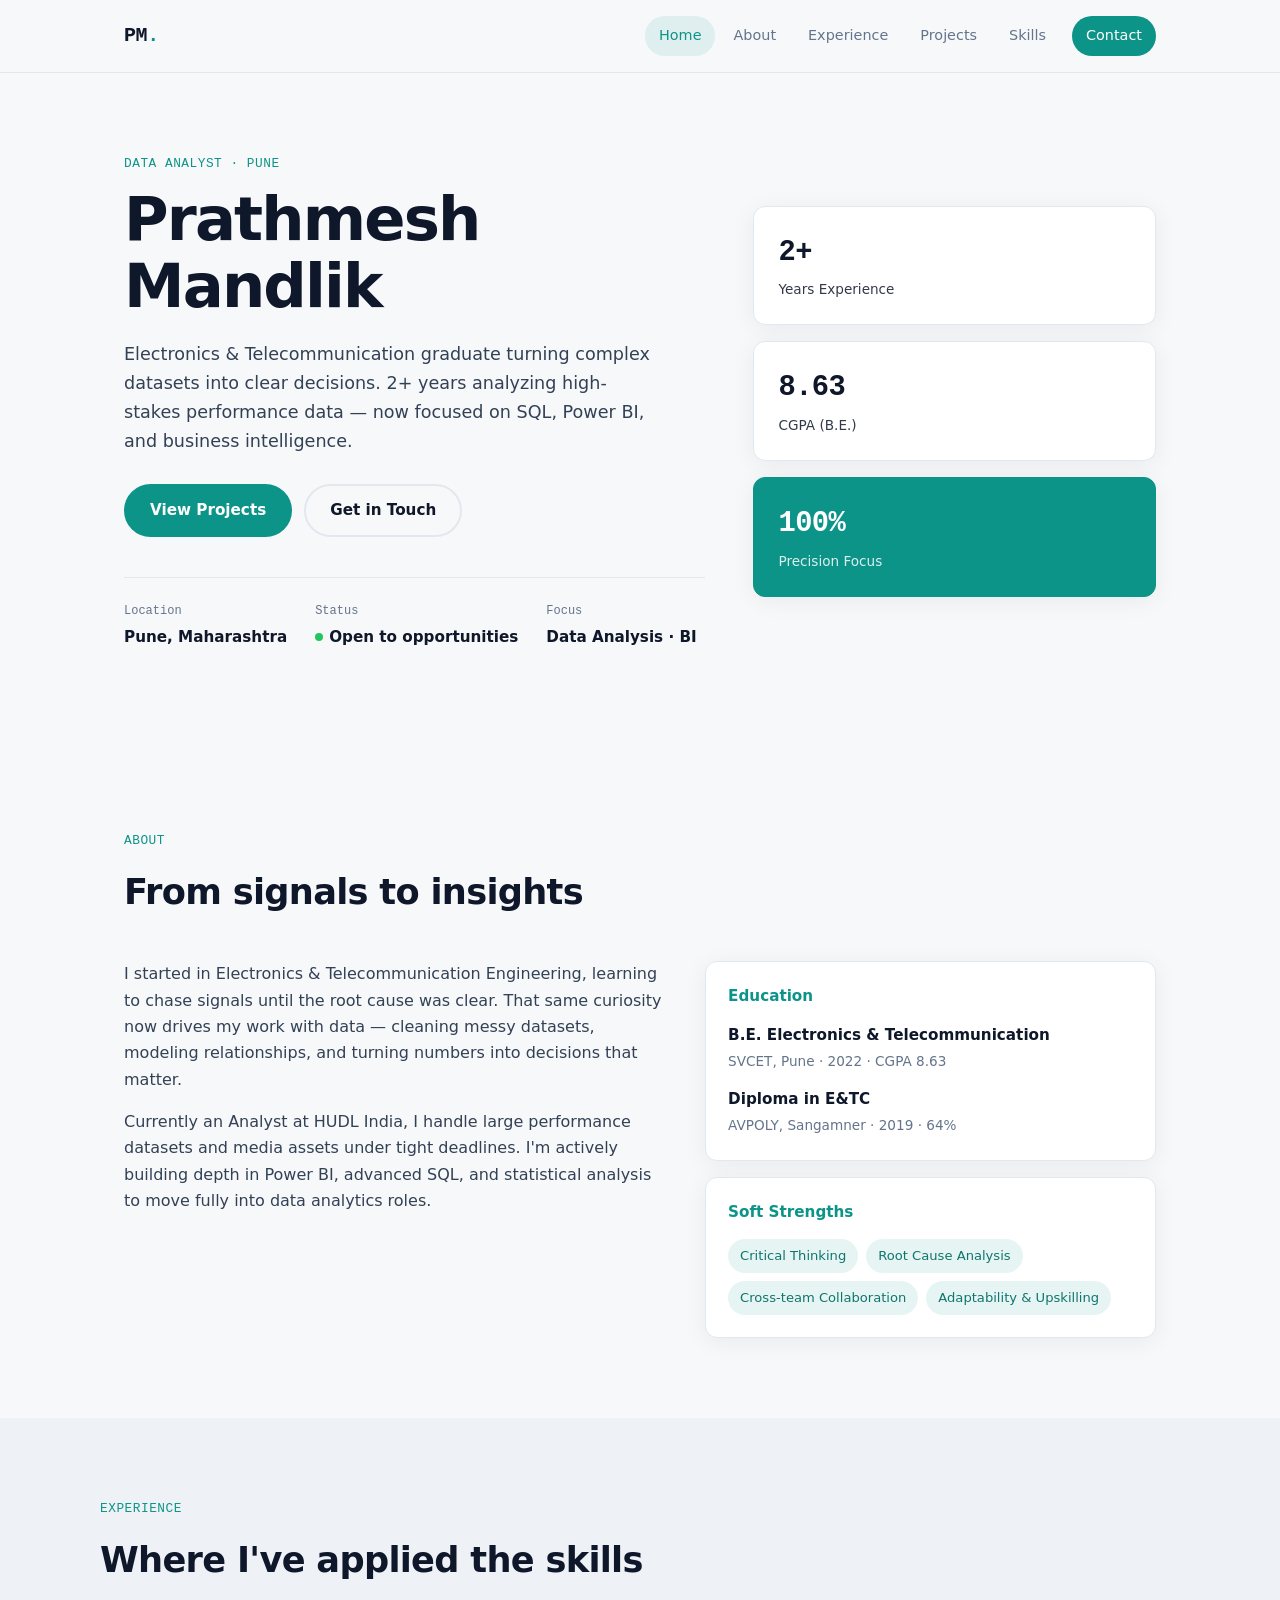
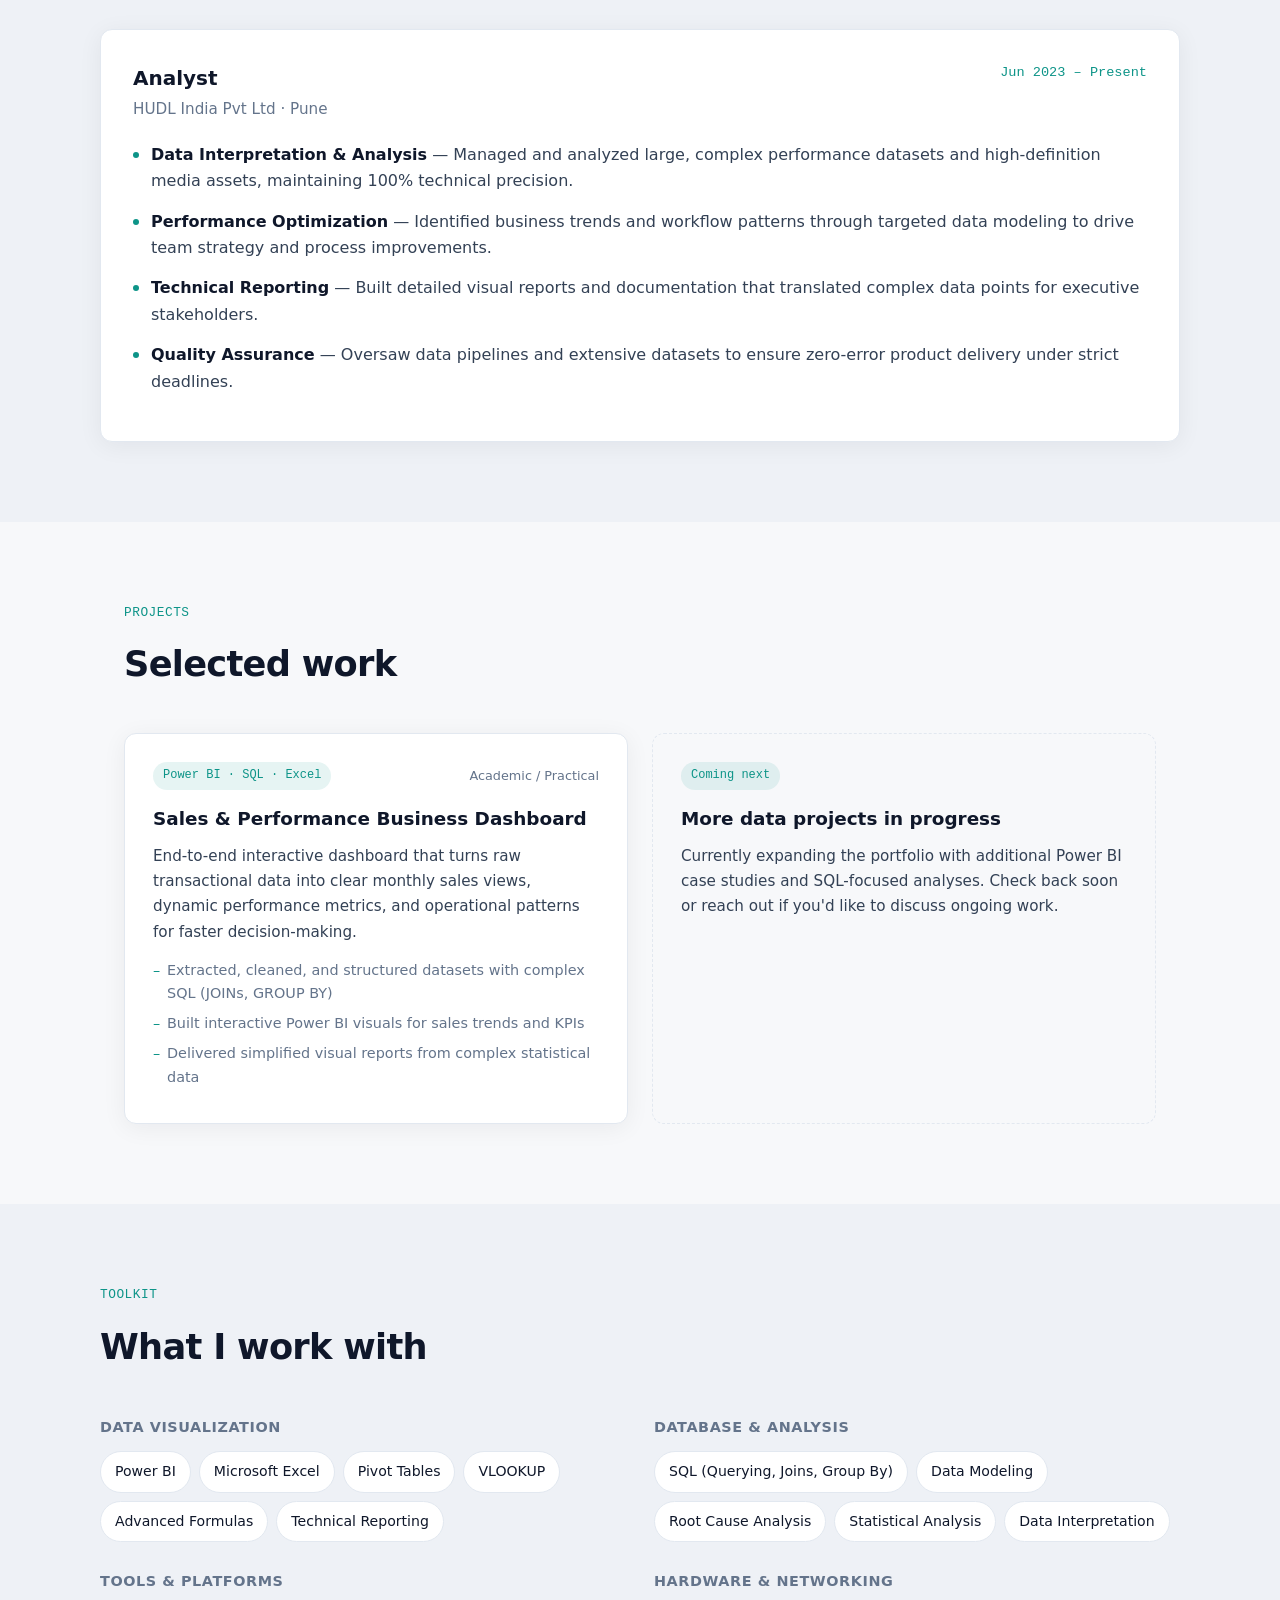
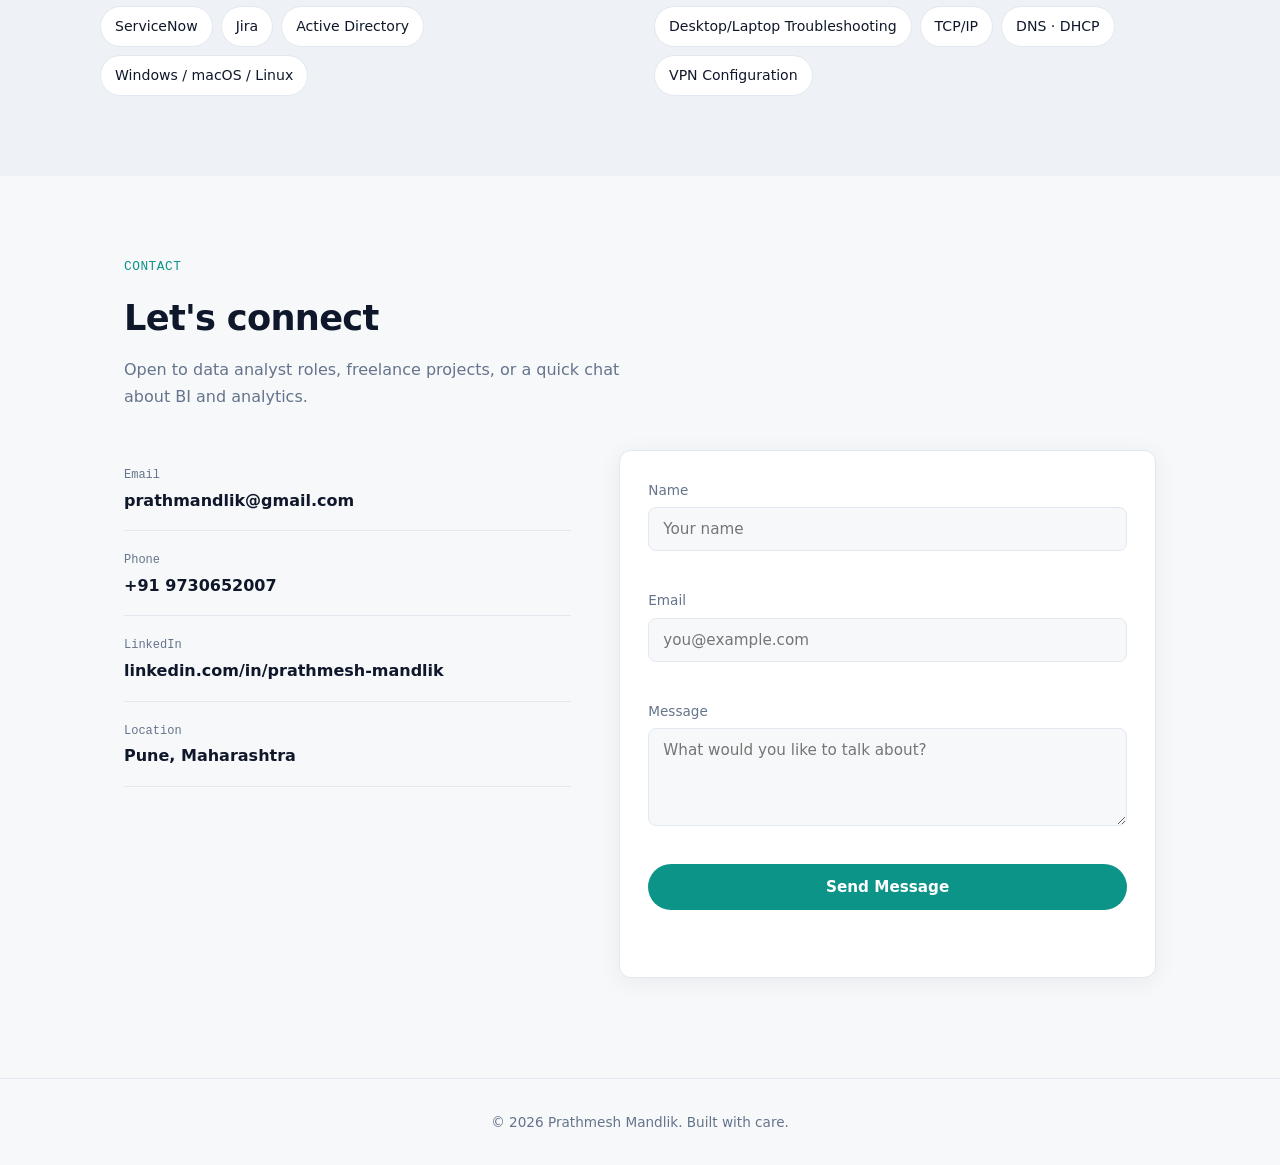
==== commit d44ed2ab: "Change button ID for submit button in form" ====
--- a/index.html
+++ b/index.html
@@ -280,7 +280,7 @@
           <textarea id="message" name="message" rows="4" placeholder="What would you like to talk about?" required></textarea>
           <span class="error" data-for="message"></span>
         </div>
-        <button type="submit" class="btn primary full">Send Message</button>
+        <button type="submit" id="submitBtn" class="btn primary full">Send Message</button>
         <p class="form-status" id="formStatus"></p>
       </form>
     </div>
--- a/prath.css
+++ b/prath.css
@@ -1,4 +1,4 @@
-: root {
+:root {
   --bg: #f7f8fa;
   --bg-card: #ffffff;
   --bg-muted: #eef1f6;
@@ -24,7 +24,10 @@
 html { scroll-behavior: smooth; }
 @media (prefers-reduced-motion: reduce) {
   html { scroll-behavior: auto; }
-  .reveal { opacity: 1 !important; transform: none !important; transition: none !important; }
+  .reveal {
+  /* Fallback: visible by default if JS fails */
+  opacity: 1;
+  transform: none; opacity: 1 !important; transform: none !important; transition: none !important; }
   * { animation: none !important; }
 }
 
@@ -143,10 +146,15 @@
 }
 
 /* ---------- Reveal Animation ---------- */
+/* Content is visible by default. JS only enhances with animation. */
 .reveal {
+  opacity: 1;
+  transform: none;
+  transition: opacity 0.65s ease, transform 0.65s ease;
+}
+html.js .reveal:not(.in-view) {
   opacity: 0;
   transform: translateY(28px);
-  transition: opacity 0.65s ease, transform 0.65s ease;
 }
 .reveal.in-view {
   opacity: 1;
@@ -230,6 +238,11 @@
   transform: translateY(-2px);
 }
 .btn.full { width: 100%; }
+.btn:disabled {
+  opacity: 0.7;
+  cursor: not-allowed;
+  transform: none !important;
+}
 
 .hero-meta {
   display: flex;
